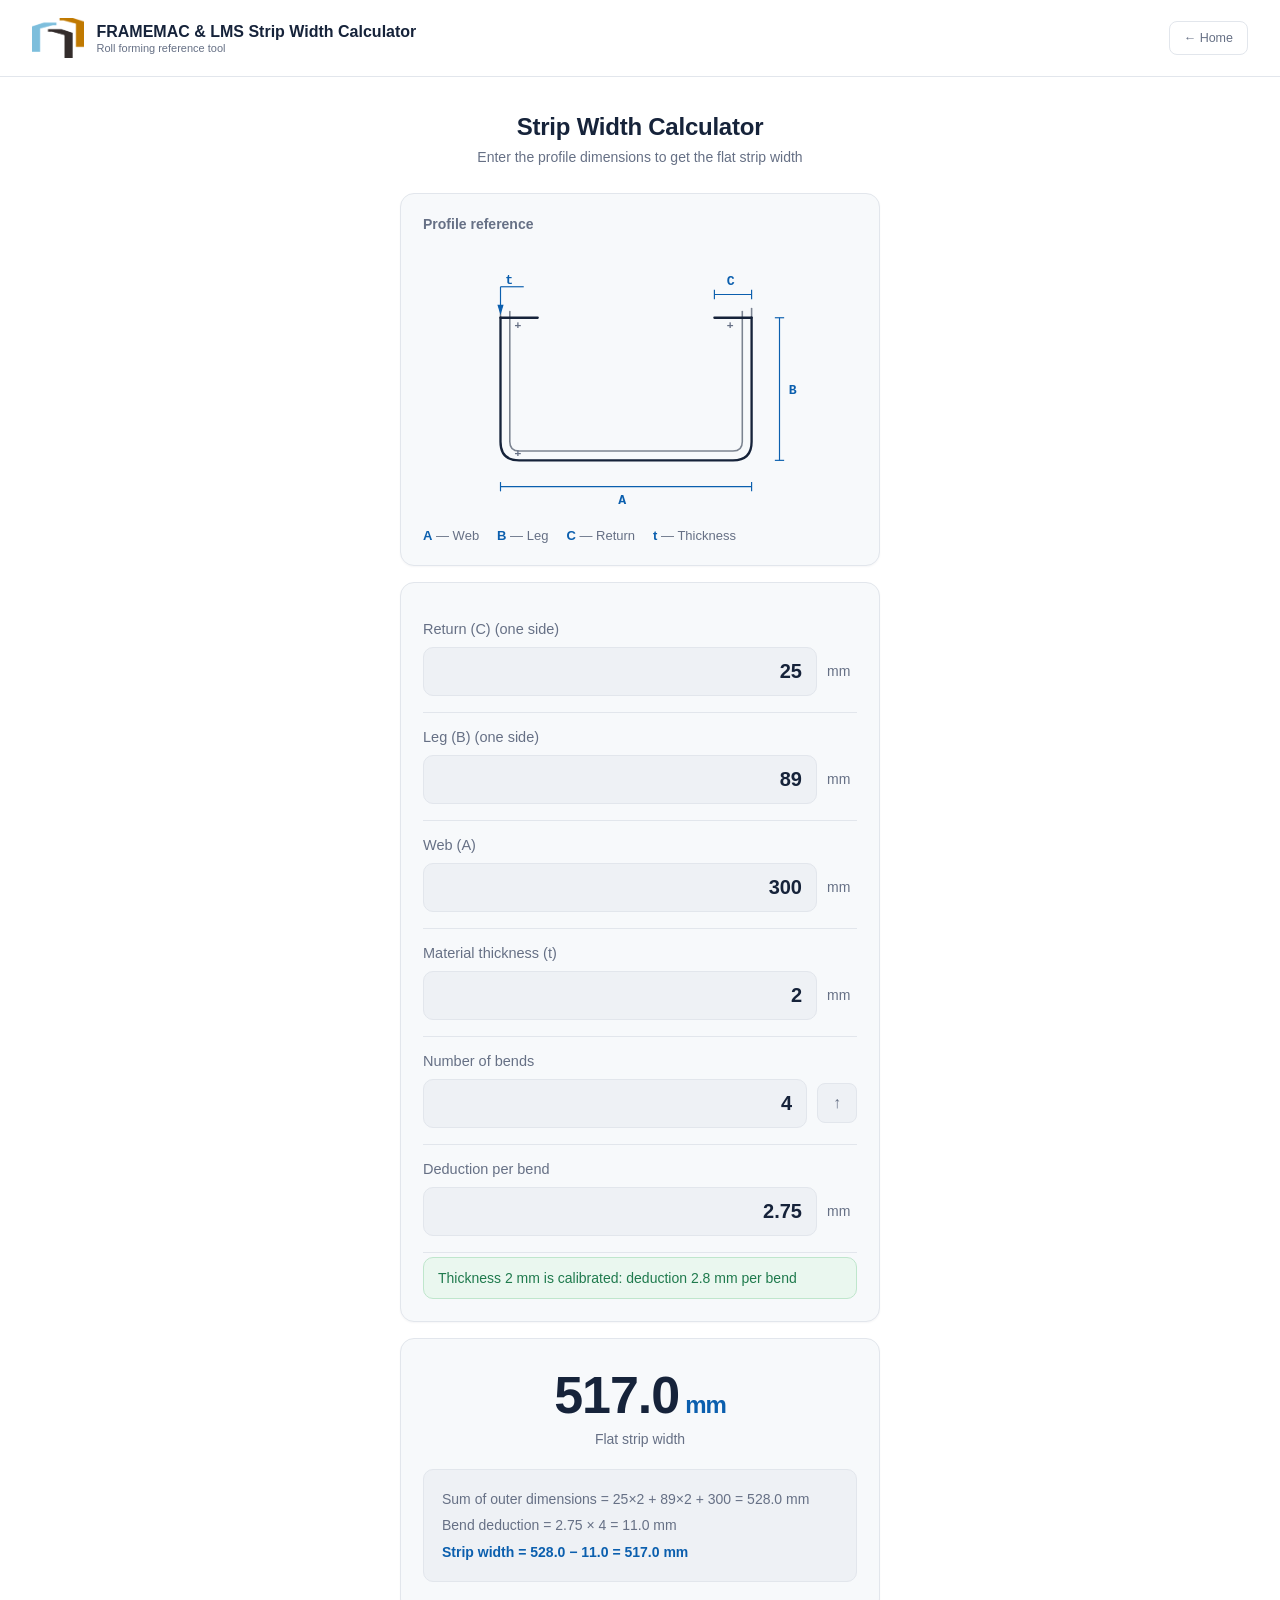
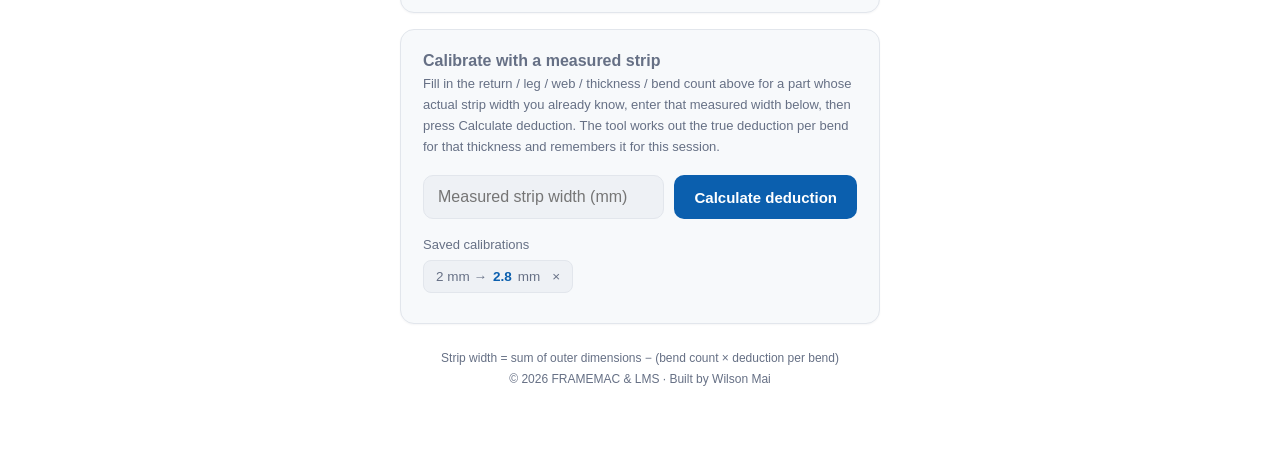
==== calculators/index.html @ 985800d2 "Add files via upload" ====
<!DOCTYPE html>
<html lang="en">
<head>
<meta charset="UTF-8">
<meta name="viewport" content="width=device-width, initial-scale=1.0">
<title>FRAMEMAC &amp; LMS Strip Width Calculator</title>
<link rel="stylesheet" href="style.css">
</head>
<body>

<div class="topbar">
  <div class="brand">
    <img class="brand-mark" src="/assets/logo-icon.png" alt="FrameMac">
    <div><div class="brand-text">FRAMEMAC &amp; LMS Strip Width Calculator</div><div class="brand-sub">Roll forming reference tool</div></div>
  </div>
  <a class="ghost-link-btn" href="/">&larr; Home</a>
</div>

<div class="lms-swc" data-lms-swc>
  <div class="lms-swc-app">

    <header class="lms-swc-header">
      <h2 class="lms-swc-title">Strip Width Calculator</h2>
      <p class="lms-swc-subtitle">Enter the profile dimensions to get the flat strip width</p>
    </header>

    <div class="lms-swc-card lms-swc-diagram-card">
      <h3 class="lms-swc-card-heading">Profile reference</h3>
      <svg viewBox="0 0 560 340" xmlns="http://www.w3.org/2000/svg">
        <g fill="none" stroke="#16233a" stroke-width="3" stroke-linejoin="round" stroke-linecap="round">
          <path d="
            M 100 90
            L 100 250
            Q 100 274 124 274
            L 400 274
            Q 424 274 424 250
            L 424 90
          "/>
          <path d="M 100 90 L 148 90"/>
          <path d="M 376 90 L 424 90"/>
          <path d="M 112 90 L 112 250 Q 112 262 124 262 L 400 262 Q 412 262 412 250 L 412 90" stroke-width="2" opacity="0.55"/>
          <path d="M 100 90 L 100 78" stroke-width="2" opacity="0.55"/>
          <path d="M 424 90 L 424 78" stroke-width="2" opacity="0.55"/>
          <path d="M 112 90 L 112 82" stroke-width="2" opacity="0.55"/>
          <path d="M 412 90 L 412 82" stroke-width="2" opacity="0.55"/>
        </g>

        <g stroke="#0b5fae" stroke-width="1.5" fill="none">
          <line x1="100" y1="50" x2="130" y2="50"/>
          <line x1="100" y1="50" x2="100" y2="80"/>
          <polygon points="97,74 103,74 100,84" fill="#0b5fae"/>
        </g>
        <text x="106" y="46" fill="#0b5fae" font-size="17" font-weight="600" font-family="monospace">t</text>

        <g stroke="#0b5fae" stroke-width="1.5" fill="none">
          <line x1="376" y1="60" x2="424" y2="60"/>
          <line x1="376" y1="54" x2="376" y2="66"/>
          <line x1="424" y1="54" x2="424" y2="66"/>
        </g>
        <text x="392" y="48" fill="#0b5fae" font-size="17" font-weight="600" font-family="monospace">C</text>

        <g fill="#667085" font-size="15" font-weight="700">
          <text x="118" y="104">+</text>
          <text x="118" y="270">+</text>
          <text x="392" y="104">+</text>
        </g>

        <g stroke="#0b5fae" stroke-width="1.5" fill="none">
          <line x1="460" y1="90" x2="460" y2="274"/>
          <line x1="454" y1="90" x2="466" y2="90"/>
          <line x1="454" y1="274" x2="466" y2="274"/>
        </g>
        <text x="472" y="188" fill="#0b5fae" font-size="17" font-weight="600" font-family="monospace">B</text>

        <g stroke="#0b5fae" stroke-width="1.5" fill="none">
          <line x1="100" y1="308" x2="424" y2="308"/>
          <line x1="100" y1="302" x2="100" y2="314"/>
          <line x1="424" y1="302" x2="424" y2="314"/>
        </g>
        <text x="252" y="330" fill="#0b5fae" font-size="17" font-weight="600" font-family="monospace">A</text>
      </svg>
      <div class="lms-swc-legend">
        <span><b>A</b> &mdash; Web</span>
        <span><b>B</b> &mdash; Leg</span>
        <span><b>C</b> &mdash; Return</span>
        <span><b>t</b> &mdash; Thickness</span>
      </div>
    </div>

    <div class="lms-swc-card">
      <div class="lms-swc-field">
        <label>Return (C) (one side)</label>
        <div class="lms-swc-field-row">
          <input type="number" data-id="topFlange" value="25" step="any">
          <span class="lms-swc-unit">mm</span>
        </div>
      </div>
      <div class="lms-swc-field">
        <label>Leg (B) (one side)</label>
        <div class="lms-swc-field-row">
          <input type="number" data-id="sideLeg" value="89" step="any">
          <span class="lms-swc-unit">mm</span>
        </div>
      </div>
      <div class="lms-swc-field">
        <label>Web (A)</label>
        <div class="lms-swc-field-row">
          <input type="number" data-id="bottomWeb" value="300" step="any">
          <span class="lms-swc-unit">mm</span>
        </div>
      </div>
      <div class="lms-swc-field">
        <label>Material thickness (t)</label>
        <div class="lms-swc-field-row">
          <input type="number" data-id="thickness" value="2" step="any">
          <span class="lms-swc-unit">mm</span>
        </div>
      </div>
      <div class="lms-swc-field">
        <label>Number of bends</label>
        <div class="lms-swc-field-row">
          <input type="number" data-id="bendCount" value="4" step="1" min="0">
          <div class="lms-swc-stepper" data-id="bendStepper">&uarr;</div>
        </div>
      </div>
      <div class="lms-swc-field">
        <label>Deduction per bend</label>
        <div class="lms-swc-field-row">
          <input type="number" data-id="bendDeduction" value="2.75" step="any">
          <span class="lms-swc-unit">mm</span>
        </div>
      </div>
      <div class="lms-swc-calib-note" data-id="calibNote" style="display:none;"></div>
    </div>

    <div class="lms-swc-card lms-swc-result-card">
      <div class="lms-swc-result-value"><span data-id="resultValue">0.0</span><span class="lms-swc-unit-lg">mm</span></div>
      <div class="lms-swc-result-label">Flat strip width</div>
      <div class="lms-swc-breakdown" data-id="breakdown"></div>
    </div>

    <div class="lms-swc-card lms-swc-calib-card">
      <h3 class="lms-swc-card-heading">Calibrate with a measured strip</h3>
      <p class="lms-swc-desc">Fill in the return / leg / web / thickness / bend count above for a part whose actual strip width you already know, enter that measured width below, then press Calculate deduction. The tool works out the true deduction per bend for that thickness and remembers it for this session.</p>
      <div class="lms-swc-calib-input-row">
        <input type="number" data-id="measuredWidth" placeholder="Measured strip width (mm)" step="any">
        <button type="button" class="lms-swc-btn" data-id="calibBtn">Calculate deduction</button>
      </div>
      <div class="lms-swc-saved-calib" data-id="savedCalibWrap" style="display:none;">
        <div class="lms-swc-saved-label">Saved calibrations</div>
        <div data-id="savedCalibList"></div>
      </div>
    </div>

    <footer class="lms-swc-footer">
      Strip width = sum of outer dimensions &minus; (bend count &times; deduction per bend)<br>
      &copy; 2026 FRAMEMAC &amp; LMS &middot; Built by Wilson Mai
    </footer>

  </div>
</div>

<script src="script.js"></script>
</body>
</html>
---- calculators/style.css ----
/* ============ page shell / topbar ============ */
* { box-sizing: border-box; }
html, body { margin: 0; padding: 0; }
body {
  font-family: -apple-system, BlinkMacSystemFont, "Segoe UI", Roboto, Helvetica, Arial, sans-serif;
  background: #ffffff;
  color: #16233a;
  min-height: 100vh;
}
.topbar {
  display: flex; align-items: center; justify-content: space-between; flex-wrap: wrap; gap: 12px;
  padding: 18px 32px; border-bottom: 1px solid #e2e6ec; background: #ffffff;
  position: sticky; top: 0; z-index: 20;
}
.brand { display: flex; align-items: center; gap: 12px; }
.brand-mark { height: 40px; width: auto; flex-shrink: 0; display: block; }
.brand-text { font-weight: 700; font-size: 16px; color: #16233a; }
.brand-sub { font-size: 11px; color: #667085; margin-top: 1px; }
.ghost-link-btn {
  background: none; border: 1px solid #e2e6ec; color: #667085; border-radius: 8px;
  padding: 9px 14px; font-size: 12.5px; text-decoration: none; display: inline-block;
}
.ghost-link-btn:hover { border-color: #0b5fae; color: #0b5fae; }

/* LMS Strip Width Calculator — styles are scoped under .lms-swc so they
   never leak into the rest of the page. */

.lms-swc {
  --lms-swc-bg: #ffffff;
  --lms-swc-card: #f7f9fb;
  --lms-swc-card-border: #e2e6ec;
  --lms-swc-field: #eef1f5;
  --lms-swc-text: #16233a;
  --lms-swc-text-dim: #667085;
  --lms-swc-accent: #0b5fae;
  --lms-swc-accent-dim: #084a89;
  --lms-swc-good-bg: #eaf7ef;
  --lms-swc-good-border: #bfe6cc;
  --lms-swc-good-text: #1f7a4d;
  --lms-swc-radius: 14px;

  box-sizing: border-box;
  background: var(--lms-swc-bg);
  color: var(--lms-swc-text);
  font-family: -apple-system, BlinkMacSystemFont, "Segoe UI", Roboto, Helvetica, Arial, sans-serif;
  padding: 36px 20px 60px;
}
.lms-swc *,
.lms-swc *::before,
.lms-swc *::after {
  box-sizing: border-box;
}
.lms-swc-app {
  width: 100%;
  max-width: 480px;
  margin: 0 auto;
}

.lms-swc-header {
  text-align: center;
  margin-bottom: 28px;
}
.lms-swc-title {
  font-size: 24px;
  font-weight: 700;
  margin: 0 0 8px;
  letter-spacing: -0.01em;
  color: var(--lms-swc-text);
}
.lms-swc-subtitle {
  color: var(--lms-swc-text-dim);
  font-size: 14px;
  margin: 0;
}

.lms-swc-card {
  background: var(--lms-swc-card);
  border: 1px solid var(--lms-swc-card-border);
  border-radius: var(--lms-swc-radius);
  padding: 22px;
  margin-bottom: 16px;
  box-shadow: 0 1px 2px rgba(16, 24, 40, 0.04);
}

.lms-swc-field {
  padding: 16px 0;
  border-bottom: 1px solid var(--lms-swc-card-border);
}
.lms-swc-field:last-of-type {
  border-bottom: none;
}
.lms-swc-field label {
  display: block;
  font-size: 14.5px;
  color: var(--lms-swc-text-dim);
  margin-bottom: 10px;
}
.lms-swc-field-row {
  display: flex;
  align-items: center;
  gap: 10px;
}
.lms-swc-field input[type="number"] {
  flex: 1;
  background: var(--lms-swc-field);
  border: 1px solid var(--lms-swc-card-border);
  border-radius: 10px;
  color: var(--lms-swc-text);
  font-size: 20px;
  font-weight: 600;
  padding: 12px 14px;
  text-align: right;
  width: 100%;
  -moz-appearance: textfield;
}
.lms-swc-field input[type="number"]::-webkit-outer-spin-button,
.lms-swc-field input[type="number"]::-webkit-inner-spin-button {
  -webkit-appearance: none;
  margin: 0;
}
.lms-swc-field input:focus {
  outline: none;
  border-color: var(--lms-swc-accent);
}
.lms-swc-unit {
  color: var(--lms-swc-text-dim);
  font-size: 14px;
  min-width: 30px;
}
.lms-swc-stepper {
  display: flex;
  align-items: center;
  justify-content: center;
  width: 40px;
  height: 40px;
  border-radius: 8px;
  background: var(--lms-swc-field);
  border: 1px solid var(--lms-swc-card-border);
  color: var(--lms-swc-text-dim);
  cursor: pointer;
  user-select: none;
  font-size: 16px;
}
.lms-swc-stepper:hover {
  color: var(--lms-swc-accent);
  border-color: var(--lms-swc-accent);
}
.lms-swc-calib-note {
  margin-top: 4px;
  background: var(--lms-swc-good-bg);
  border: 1px solid var(--lms-swc-good-border);
  color: var(--lms-swc-good-text);
  border-radius: 10px;
  padding: 12px 14px;
  font-size: 14px;
}

.lms-swc-result-card {
  text-align: center;
  padding: 30px 22px;
}
.lms-swc-result-value {
  font-size: 52px;
  font-weight: 800;
  letter-spacing: -0.02em;
  line-height: 1;
  color: var(--lms-swc-text);
}
.lms-swc-unit-lg {
  font-size: 24px;
  font-weight: 700;
  color: var(--lms-swc-accent);
  margin-left: 6px;
}
.lms-swc-result-label {
  color: var(--lms-swc-text-dim);
  font-size: 14px;
  margin-top: 10px;
}
.lms-swc-breakdown {
  margin-top: 22px;
  background: var(--lms-swc-field);
  border: 1px solid var(--lms-swc-card-border);
  border-radius: 10px;
  padding: 16px 18px;
  text-align: left;
  font-size: 14px;
  line-height: 1.9;
  color: var(--lms-swc-text-dim);
}
.lms-swc-breakdown .lms-swc-final {
  color: var(--lms-swc-accent);
  font-weight: 600;
}

.lms-swc-card-heading {
  font-size: 14px;
  font-weight: 600;
  color: var(--lms-swc-text-dim);
  margin: 0 0 16px;
}
.lms-swc-calib-card .lms-swc-card-heading {
  font-size: 16px;
  margin: 0 0 4px;
}
.lms-swc-desc {
  color: var(--lms-swc-text-dim);
  font-size: 13px;
  margin: 0 0 18px;
  line-height: 1.6;
}
.lms-swc-calib-input-row {
  display: flex;
  gap: 10px;
}
.lms-swc-calib-input-row input {
  flex: 1;
  background: var(--lms-swc-field);
  border: 1px solid var(--lms-swc-card-border);
  border-radius: 10px;
  color: var(--lms-swc-text);
  font-size: 16px;
  padding: 12px 14px;
  min-width: 0;
}
.lms-swc-calib-input-row input:focus {
  outline: none;
  border-color: var(--lms-swc-accent);
}
.lms-swc-btn {
  background: var(--lms-swc-accent);
  color: #fff;
  border: none;
  border-radius: 10px;
  padding: 0 20px;
  font-size: 15px;
  font-weight: 600;
  cursor: pointer;
  white-space: nowrap;
}
.lms-swc-btn:hover {
  background: var(--lms-swc-accent-dim);
}
.lms-swc-saved-calib {
  margin-top: 18px;
}
.lms-swc-saved-label {
  color: var(--lms-swc-text-dim);
  font-size: 13px;
  margin-bottom: 8px;
}

.lms-swc-diagram-card svg {
  width: 100%;
  height: auto;
  display: block;
}
.lms-swc-legend {
  display: flex;
  flex-wrap: wrap;
  gap: 8px 18px;
  margin-top: 16px;
  font-size: 13px;
  color: var(--lms-swc-text-dim);
}
.lms-swc-legend span b {
  color: var(--lms-swc-accent);
  font-weight: 600;
}

.lms-swc-chip {
  display: inline-flex;
  align-items: center;
  gap: 6px;
  background: var(--lms-swc-field);
  border: 1px solid var(--lms-swc-card-border);
  border-radius: 8px;
  padding: 8px 12px;
  font-size: 13.5px;
  color: var(--lms-swc-text-dim);
  margin-right: 8px;
  margin-bottom: 8px;
}
.lms-swc-chip b {
  color: var(--lms-swc-accent);
  font-weight: 600;
}
.lms-swc-chip .lms-swc-x {
  margin-left: 6px;
  cursor: pointer;
  color: var(--lms-swc-text-dim);
}
.lms-swc-chip .lms-swc-x:hover {
  color: #d92d20;
}

.lms-swc-footer {
  text-align: center;
  color: var(--lms-swc-text-dim);
  font-size: 12px;
  margin-top: 24px;
  line-height: 1.7;
}

@media (max-width: 400px) {
  .lms-swc-result-value {
    font-size: 42px;
  }
}
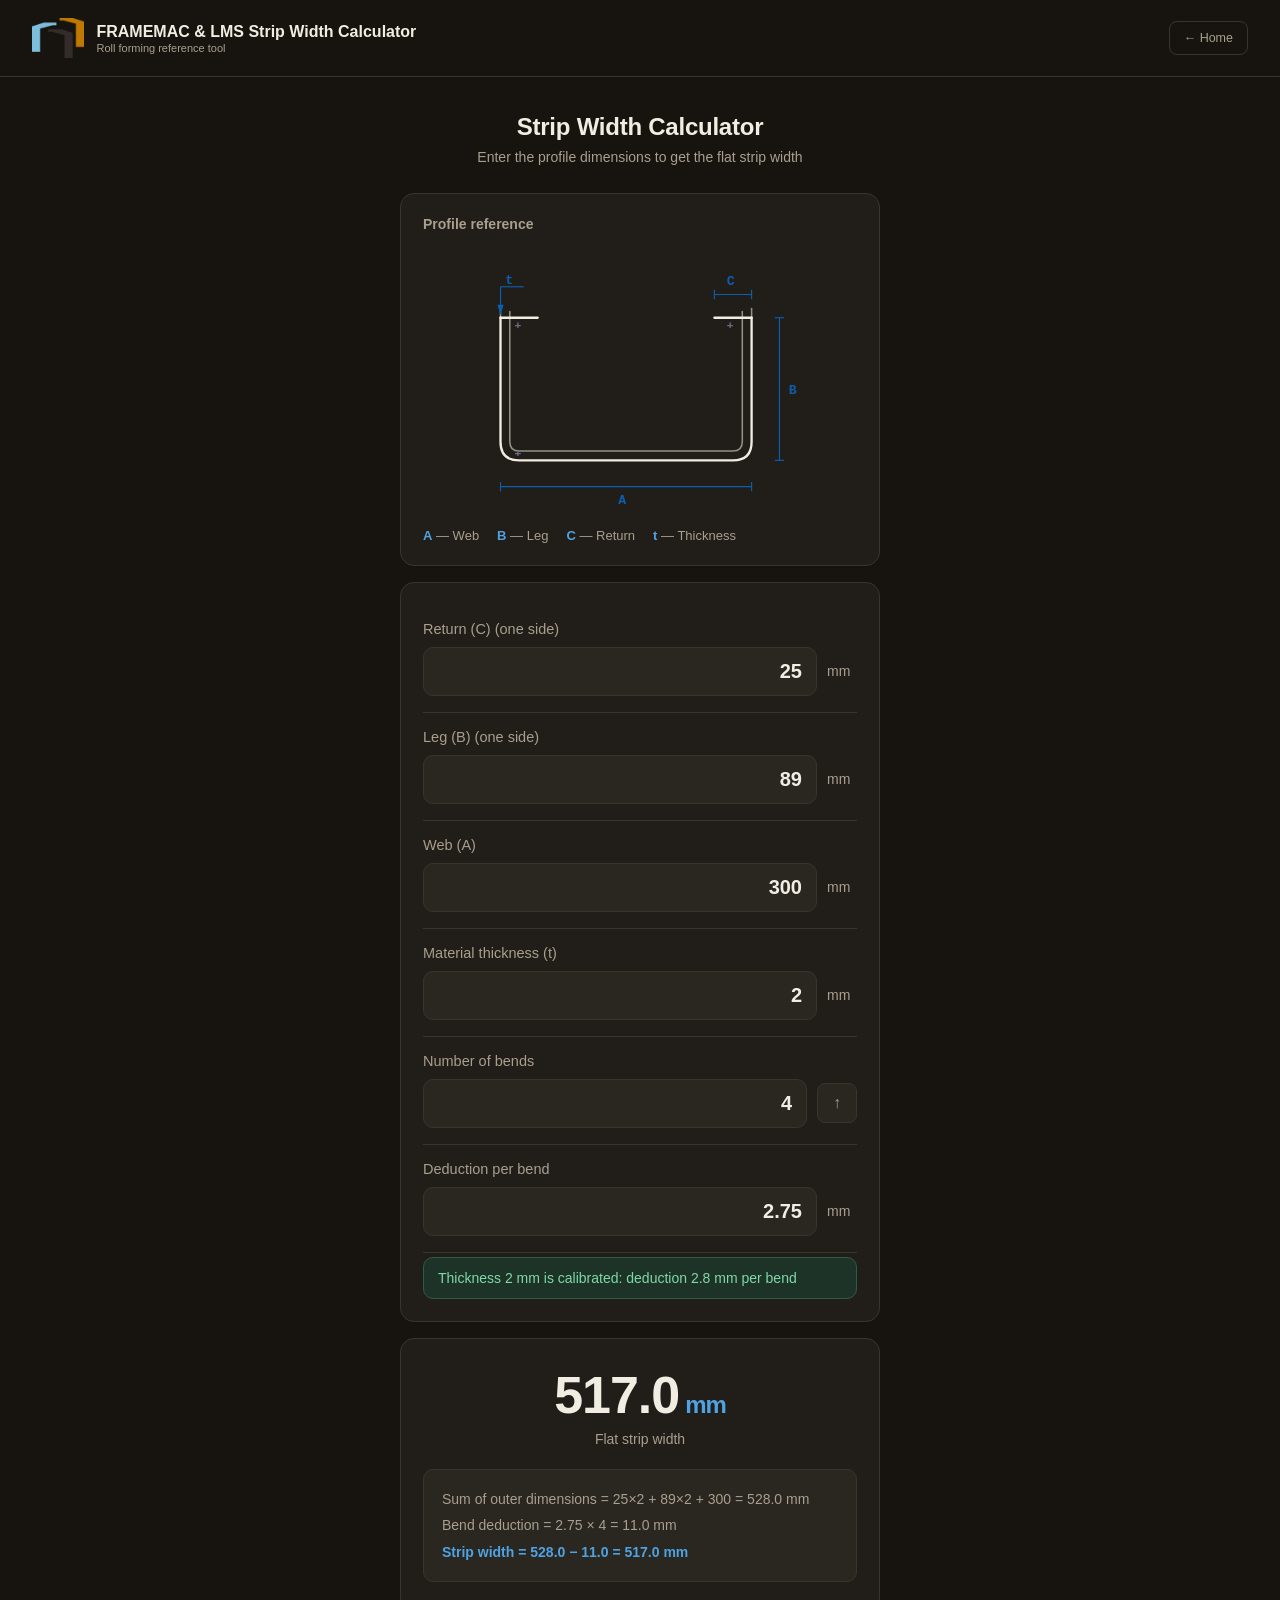
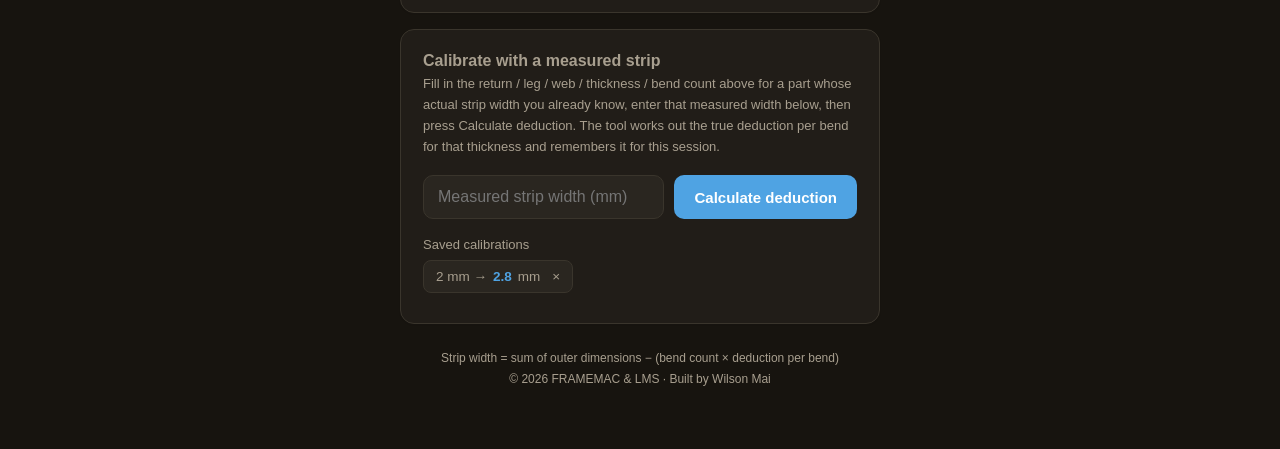
==== commit f378c0b4: "Add files via upload" ====
--- a/calculators/index.html
+++ b/calculators/index.html
@@ -27,7 +27,7 @@
     <div class="lms-swc-card lms-swc-diagram-card">
       <h3 class="lms-swc-card-heading">Profile reference</h3>
       <svg viewBox="0 0 560 340" xmlns="http://www.w3.org/2000/svg">
-        <g fill="none" stroke="#16233a" stroke-width="3" stroke-linejoin="round" stroke-linecap="round">
+        <g fill="none" stroke="#f2ede2" stroke-width="3" stroke-linejoin="round" stroke-linecap="round">
           <path d="
             M 100 90
             L 100 250
--- a/calculators/style.css
+++ b/calculators/style.css
@@ -3,40 +3,40 @@
 html, body { margin: 0; padding: 0; }
 body {
   font-family: -apple-system, BlinkMacSystemFont, "Segoe UI", Roboto, Helvetica, Arial, sans-serif;
-  background: #ffffff;
-  color: #16233a;
+  background: #17140f;
+  color: #f2ede2;
   min-height: 100vh;
 }
 .topbar {
   display: flex; align-items: center; justify-content: space-between; flex-wrap: wrap; gap: 12px;
-  padding: 18px 32px; border-bottom: 1px solid #e2e6ec; background: #ffffff;
+  padding: 18px 32px; border-bottom: 1px solid #3a352c; background: #17140f;
   position: sticky; top: 0; z-index: 20;
 }
 .brand { display: flex; align-items: center; gap: 12px; }
 .brand-mark { height: 40px; width: auto; flex-shrink: 0; display: block; }
-.brand-text { font-weight: 700; font-size: 16px; color: #16233a; }
-.brand-sub { font-size: 11px; color: #667085; margin-top: 1px; }
+.brand-text { font-weight: 700; font-size: 16px; color: #f2ede2; }
+.brand-sub { font-size: 11px; color: #a89f8f; margin-top: 1px; }
 .ghost-link-btn {
-  background: none; border: 1px solid #e2e6ec; color: #667085; border-radius: 8px;
+  background: none; border: 1px solid #3a352c; color: #a89f8f; border-radius: 8px;
   padding: 9px 14px; font-size: 12.5px; text-decoration: none; display: inline-block;
 }
-.ghost-link-btn:hover { border-color: #0b5fae; color: #0b5fae; }
+.ghost-link-btn:hover { border-color: #4fa3e3; color: #4fa3e3; }
 
 /* LMS Strip Width Calculator — styles are scoped under .lms-swc so they
    never leak into the rest of the page. */
 
 .lms-swc {
-  --lms-swc-bg: #ffffff;
-  --lms-swc-card: #f7f9fb;
-  --lms-swc-card-border: #e2e6ec;
-  --lms-swc-field: #eef1f5;
-  --lms-swc-text: #16233a;
-  --lms-swc-text-dim: #667085;
-  --lms-swc-accent: #0b5fae;
-  --lms-swc-accent-dim: #084a89;
-  --lms-swc-good-bg: #eaf7ef;
-  --lms-swc-good-border: #bfe6cc;
-  --lms-swc-good-text: #1f7a4d;
+  --lms-swc-bg: #17140f;
+  --lms-swc-card: #211d18;
+  --lms-swc-card-border: #3a352c;
+  --lms-swc-field: #2a2620;
+  --lms-swc-text: #f2ede2;
+  --lms-swc-text-dim: #a89f8f;
+  --lms-swc-accent: #4fa3e3;
+  --lms-swc-accent-dim: #6fb6ea;
+  --lms-swc-good-bg: #1e3327;
+  --lms-swc-good-border: #2f5c48;
+  --lms-swc-good-text: #7fd8a8;
   --lms-swc-radius: 14px;
 
   box-sizing: border-box;
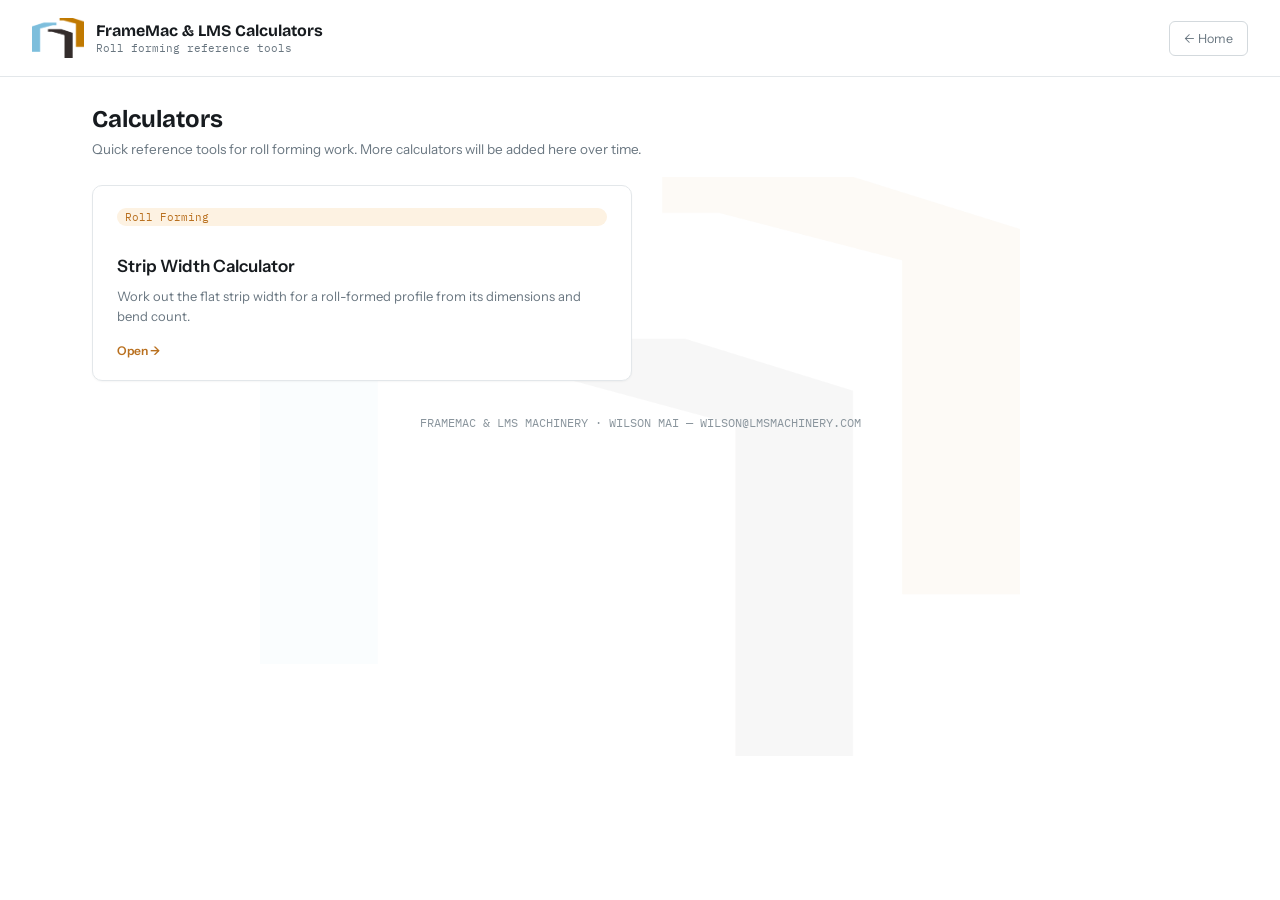
==== commit 2cc5c41c: "Add files via upload" ====
--- a/calculators/index.html
+++ b/calculators/index.html
@@ -3,163 +3,39 @@
 <head>
 <meta charset="UTF-8">
 <meta name="viewport" content="width=device-width, initial-scale=1.0">
-<title>FRAMEMAC &amp; LMS Strip Width Calculator</title>
-<link rel="stylesheet" href="style.css">
+<title>FRAMEMAC & LMS Calculators</title>
+<link rel="preconnect" href="https://fonts.googleapis.com">
+<link rel="preconnect" href="https://fonts.gstatic.com" crossorigin>
+<link href="https://fonts.googleapis.com/css2?family=Bricolage+Grotesque:opsz,wght@12..96,400..800&family=Instrument+Sans:wght@400;500;600&family=IBM+Plex+Mono:wght@400;500&display=swap" rel="stylesheet">
+<link rel="stylesheet" href="/assets/site.css">
 </head>
 <body>
+<div class="page-content">
 
-<div class="topbar">
-  <div class="brand">
-    <img class="brand-mark" src="/assets/logo-icon.png" alt="FrameMac">
-    <div><div class="brand-text">FRAMEMAC &amp; LMS Strip Width Calculator</div><div class="brand-sub">Roll forming reference tool</div></div>
+  <div class="topbar">
+    <div class="brand">
+      <img class="brand-mark" src="/assets/logo-icon.png" alt="FrameMac">
+      <div><div class="brand-text">FrameMac &amp; LMS Calculators</div><div class="brand-sub">Roll forming reference tools</div></div>
+    </div>
+    <a class="ghost-link-btn" href="/">&larr; Home</a>
   </div>
-  <a class="ghost-link-btn" href="/">&larr; Home</a>
-</div>
 
-<div class="lms-swc" data-lms-swc>
-  <div class="lms-swc-app">
+  <div class="main">
+    <h1 class="page-title">Calculators</h1>
+    <p class="page-desc">Quick reference tools for roll forming work. More calculators will be added here over time.</p>
 
-    <header class="lms-swc-header">
-      <h2 class="lms-swc-title">Strip Width Calculator</h2>
-      <p class="lms-swc-subtitle">Enter the profile dimensions to get the flat strip width</p>
-    </header>
-
-    <div class="lms-swc-card lms-swc-diagram-card">
-      <h3 class="lms-swc-card-heading">Profile reference</h3>
-      <svg viewBox="0 0 560 340" xmlns="http://www.w3.org/2000/svg">
-        <g fill="none" stroke="#f2ede2" stroke-width="3" stroke-linejoin="round" stroke-linecap="round">
-          <path d="
-            M 100 90
-            L 100 250
-            Q 100 274 124 274
-            L 400 274
-            Q 424 274 424 250
-            L 424 90
-          "/>
-          <path d="M 100 90 L 148 90"/>
-          <path d="M 376 90 L 424 90"/>
-          <path d="M 112 90 L 112 250 Q 112 262 124 262 L 400 262 Q 412 262 412 250 L 412 90" stroke-width="2" opacity="0.55"/>
-          <path d="M 100 90 L 100 78" stroke-width="2" opacity="0.55"/>
-          <path d="M 424 90 L 424 78" stroke-width="2" opacity="0.55"/>
-          <path d="M 112 90 L 112 82" stroke-width="2" opacity="0.55"/>
-          <path d="M 412 90 L 412 82" stroke-width="2" opacity="0.55"/>
-        </g>
-
-        <g stroke="#0b5fae" stroke-width="1.5" fill="none">
-          <line x1="100" y1="50" x2="130" y2="50"/>
-          <line x1="100" y1="50" x2="100" y2="80"/>
-          <polygon points="97,74 103,74 100,84" fill="#0b5fae"/>
-        </g>
-        <text x="106" y="46" fill="#0b5fae" font-size="17" font-weight="600" font-family="monospace">t</text>
-
-        <g stroke="#0b5fae" stroke-width="1.5" fill="none">
-          <line x1="376" y1="60" x2="424" y2="60"/>
-          <line x1="376" y1="54" x2="376" y2="66"/>
-          <line x1="424" y1="54" x2="424" y2="66"/>
-        </g>
-        <text x="392" y="48" fill="#0b5fae" font-size="17" font-weight="600" font-family="monospace">C</text>
-
-        <g fill="#667085" font-size="15" font-weight="700">
-          <text x="118" y="104">+</text>
-          <text x="118" y="270">+</text>
-          <text x="392" y="104">+</text>
-        </g>
-
-        <g stroke="#0b5fae" stroke-width="1.5" fill="none">
-          <line x1="460" y1="90" x2="460" y2="274"/>
-          <line x1="454" y1="90" x2="466" y2="90"/>
-          <line x1="454" y1="274" x2="466" y2="274"/>
-        </g>
-        <text x="472" y="188" fill="#0b5fae" font-size="17" font-weight="600" font-family="monospace">B</text>
-
-        <g stroke="#0b5fae" stroke-width="1.5" fill="none">
-          <line x1="100" y1="308" x2="424" y2="308"/>
-          <line x1="100" y1="302" x2="100" y2="314"/>
-          <line x1="424" y1="302" x2="424" y2="314"/>
-        </g>
-        <text x="252" y="330" fill="#0b5fae" font-size="17" font-weight="600" font-family="monospace">A</text>
-      </svg>
-      <div class="lms-swc-legend">
-        <span><b>A</b> &mdash; Web</span>
-        <span><b>B</b> &mdash; Leg</span>
-        <span><b>C</b> &mdash; Return</span>
-        <span><b>t</b> &mdash; Thickness</span>
-      </div>
+    <div class="grid" style="grid-template-columns: repeat(2, 1fr);">
+      <a class="card" href="/calculators/strip-width-calculator/" style="text-decoration:none; padding:22px 24px;">
+        <div class="tag" style="margin-bottom:12px; display:inline-block;">Roll Forming</div>
+        <h3 class="card-name" style="font-size:17px; margin-bottom:8px;">Strip Width Calculator</h3>
+        <p style="font-size:13px; color:var(--ink-500); line-height:1.6; margin:0 0 16px;">Work out the flat strip width for a roll-formed profile from its dimensions and bend count.</p>
+        <div style="font-size:12px; color:var(--amber-600); font-weight:600;">Open &rarr;</div>
+      </a>
     </div>
 
-    <div class="lms-swc-card">
-      <div class="lms-swc-field">
-        <label>Return (C) (one side)</label>
-        <div class="lms-swc-field-row">
-          <input type="number" data-id="topFlange" value="25" step="any">
-          <span class="lms-swc-unit">mm</span>
-        </div>
-      </div>
-      <div class="lms-swc-field">
-        <label>Leg (B) (one side)</label>
-        <div class="lms-swc-field-row">
-          <input type="number" data-id="sideLeg" value="89" step="any">
-          <span class="lms-swc-unit">mm</span>
-        </div>
-      </div>
-      <div class="lms-swc-field">
-        <label>Web (A)</label>
-        <div class="lms-swc-field-row">
-          <input type="number" data-id="bottomWeb" value="300" step="any">
-          <span class="lms-swc-unit">mm</span>
-        </div>
-      </div>
-      <div class="lms-swc-field">
-        <label>Material thickness (t)</label>
-        <div class="lms-swc-field-row">
-          <input type="number" data-id="thickness" value="2" step="any">
-          <span class="lms-swc-unit">mm</span>
-        </div>
-      </div>
-      <div class="lms-swc-field">
-        <label>Number of bends</label>
-        <div class="lms-swc-field-row">
-          <input type="number" data-id="bendCount" value="4" step="1" min="0">
-          <div class="lms-swc-stepper" data-id="bendStepper">&uarr;</div>
-        </div>
-      </div>
-      <div class="lms-swc-field">
-        <label>Deduction per bend</label>
-        <div class="lms-swc-field-row">
-          <input type="number" data-id="bendDeduction" value="2.75" step="any">
-          <span class="lms-swc-unit">mm</span>
-        </div>
-      </div>
-      <div class="lms-swc-calib-note" data-id="calibNote" style="display:none;"></div>
-    </div>
+    <p class="footnote">FRAMEMAC &amp; LMS MACHINERY &middot; WILSON MAI &mdash; WILSON@LMSMACHINERY.COM</p>
+  </div>
 
-    <div class="lms-swc-card lms-swc-result-card">
-      <div class="lms-swc-result-value"><span data-id="resultValue">0.0</span><span class="lms-swc-unit-lg">mm</span></div>
-      <div class="lms-swc-result-label">Flat strip width</div>
-      <div class="lms-swc-breakdown" data-id="breakdown"></div>
-    </div>
-
-    <div class="lms-swc-card lms-swc-calib-card">
-      <h3 class="lms-swc-card-heading">Calibrate with a measured strip</h3>
-      <p class="lms-swc-desc">Fill in the return / leg / web / thickness / bend count above for a part whose actual strip width you already know, enter that measured width below, then press Calculate deduction. The tool works out the true deduction per bend for that thickness and remembers it for this session.</p>
-      <div class="lms-swc-calib-input-row">
-        <input type="number" data-id="measuredWidth" placeholder="Measured strip width (mm)" step="any">
-        <button type="button" class="lms-swc-btn" data-id="calibBtn">Calculate deduction</button>
-      </div>
-      <div class="lms-swc-saved-calib" data-id="savedCalibWrap" style="display:none;">
-        <div class="lms-swc-saved-label">Saved calibrations</div>
-        <div data-id="savedCalibList"></div>
-      </div>
-    </div>
-
-    <footer class="lms-swc-footer">
-      Strip width = sum of outer dimensions &minus; (bend count &times; deduction per bend)<br>
-      &copy; 2026 FRAMEMAC &amp; LMS &middot; Built by Wilson Mai
-    </footer>
-
-  </div>
 </div>
-
-<script src="script.js"></script>
 </body>
 </html>
--- a/assets/site.css
+++ b/assets/site.css
@@ -0,0 +1,295 @@
+/* ============================================================
+   FRAMEMAC & LMS Toolbench — shared site stylesheet
+   Used by every system (hub, spare-parts, order-tracking,
+   quotation, calculators) so the whole site stays visually
+   consistent from one file.
+   ============================================================ */
+:root {
+  --paper:#ffffff; --paper-soft:#f6f7f8; --paper-tint:#eef0f2;
+  --border:#e3e7ea; --border-strong:#d3d9dd;
+  --ink-900:#171b1f; --ink-800:#2b3237; --ink-700:#3a434a; --ink-500:#697680; --ink-400:#8a959d;
+  --amber-600:#b9701f; --amber-500:#d9862a; --amber-400:#e8a04a; --amber-50:#fdf2e2;
+  --ok-500:#3d7a52; --ok-50:#e9f6ee; --ok-600:#2f7a4d;
+  --danger-500:#c23b23; --danger-50:#fbeae7;
+  --font-display:'Bricolage Grotesque', sans-serif;
+  --font-body:'Instrument Sans', sans-serif;
+  --font-mono:'IBM Plex Mono', monospace;
+}
+* { box-sizing: border-box; }
+html, body { margin: 0; padding: 0; }
+body {
+  font-family: var(--font-body);
+  background: var(--paper);
+  color: var(--ink-700);
+  min-height: 100vh;
+  position: relative;
+}
+body::before {
+  content: ''; position: fixed; inset: 0; z-index: 0; pointer-events: none;
+  background-image: url('/assets/logo-watermark.png');
+  background-repeat: no-repeat; background-position: center 55%; background-size: 760px auto;
+  opacity: .035;
+}
+button { font-family: var(--font-body); }
+a { color: inherit; }
+.boot-msg { padding: 60px; text-align: center; color: var(--ink-400); font-size: 14px; }
+.app { min-height: 100vh; display: flex; flex-direction: column; position: relative; z-index: 1; }
+.page-content { position: relative; z-index: 1; }
+
+/* ---------------- topbar / brand ---------------- */
+.topbar {
+  display: flex; align-items: center; justify-content: space-between; flex-wrap: wrap; gap: 12px;
+  padding: 18px 32px; border-bottom: 1px solid var(--border); background: var(--paper);
+  position: sticky; top: 0; z-index: 20;
+}
+.brand { display: flex; align-items: center; gap: 12px; }
+.brand-mark { height: 40px; width: auto; flex-shrink: 0; display: block; }
+.brand-text { font-family: var(--font-display); font-weight: 700; font-size: 16px; color: var(--ink-900); }
+.brand-sub { font-family: var(--font-mono); font-size: 11px; color: var(--ink-500); margin-top: 1px; }
+.topbar-actions, .topbar-right { display: flex; align-items: center; gap: 10px; }
+.ghost-link-btn, .ghost-btn {
+  background: none; border: 1px solid var(--border-strong); color: var(--ink-500); border-radius: 6px;
+  padding: 9px 14px; font-size: 12.5px; cursor: pointer; text-decoration: none; display: inline-block; font-family: var(--font-body);
+}
+.ghost-link-btn:hover, .ghost-btn:hover { border-color: var(--amber-500); color: var(--ink-900); }
+.user-chip { display: inline-flex; align-items: center; gap: 7px; font-family: var(--font-mono); font-size: 12px; color: var(--ink-700); }
+.user-chip .dot { width: 6px; height: 6px; border-radius: 50%; background: var(--ok-500); flex-shrink: 0; }
+.logout-btn {
+  background: none; border: 1px solid var(--border-strong); color: var(--ink-500); border-radius: 6px;
+  padding: 9px 14px; font-size: 12.5px; cursor: pointer; font-family: var(--font-body);
+}
+.logout-btn:hover { border-color: var(--danger-500); color: var(--danger-500); }
+
+.main { flex: 1; max-width: 1160px; width: 100%; margin: 0 auto; padding: 28px 32px 90px; position: relative; z-index: 1; }
+.page-title { font-family: var(--font-display); font-weight: 700; font-size: 24px; color: var(--ink-900); margin: 0 0 6px; }
+.page-desc { font-size: 13.5px; color: var(--ink-500); margin: 0 0 24px; line-height: 1.6; }
+.page-desc b { color: var(--ink-700); font-weight: 600; }
+
+.filters { display: flex; gap: 12px; flex-wrap: wrap; margin-bottom: 22px; }
+.filters select, .filters input {
+  background: var(--paper); border: 1px solid var(--border-strong); border-radius: 6px; color: var(--ink-900);
+  font-family: var(--font-body); font-size: 13px; padding: 9px 12px; outline: none;
+}
+.filters input { min-width: 220px; flex: 1; }
+.filters select:focus, .filters input:focus { border-color: var(--amber-500); }
+
+.field { margin-bottom: 14px; }
+.field.full { grid-column: 1/-1; }
+.field label { display: block; font-size: 12px; color: var(--ink-500); margin-bottom: 7px; font-family: var(--font-mono); }
+.field input, .field select, .field textarea {
+  width: 100%; background: var(--paper); border: 1px solid var(--border-strong); border-radius: 6px; color: var(--ink-900);
+  font-family: var(--font-body); font-size: 13.5px; padding: 10px 12px; outline: none; resize: vertical;
+}
+.field input:focus, .field select:focus, .field textarea:focus { border-color: var(--amber-500); }
+.field-note { font-size: 11px; color: var(--ink-400); margin-top: 6px; line-height: 1.5; }
+
+.empty-state { color: var(--ink-400); text-align: center; padding: 60px 20px; font-size: 14px; grid-column: 1/-1; }
+.footnote { font-size: 11.5px; color: var(--ink-400); text-align: center; padding: 20px; line-height: 1.7; font-family: var(--font-mono); }
+
+/* ---------------- product grid (spare parts) ---------------- */
+.grid { display: grid; grid-template-columns: repeat(4, 1fr); gap: 16px; }
+.card { background: var(--paper); border: 1px solid var(--border); border-radius: 10px; overflow: hidden; display: flex; flex-direction: column; position: relative; box-shadow: 0 1px 2px rgba(23,27,31,0.04); }
+.card-img { background: var(--paper-soft); aspect-ratio: 4/3; display: flex; align-items: center; justify-content: center; overflow: hidden; cursor: zoom-in; color: var(--ink-400); font-size: 11px; }
+.card-img img { width: 100%; height: 100%; object-fit: contain; padding: 10px; display: block; }
+.card-body { padding: 14px 14px 16px; display: flex; flex-direction: column; gap: 6px; flex: 1; }
+.card-tags { display: flex; gap: 6px; flex-wrap: wrap; }
+.tag { font-family: var(--font-mono); font-size: 10.5px; color: var(--amber-600); background: var(--amber-50); padding: 2px 8px; border-radius: 20px; }
+.card-name { font-weight: 600; color: var(--ink-900); font-size: 14px; line-height: 1.35; }
+.card-sku { font-family: var(--font-mono); font-size: 11.5px; color: var(--ink-400); }
+.card-price { font-family: var(--font-mono); font-size: 15px; color: var(--ink-900); margin-top: 2px; }
+.card-foot { display: flex; align-items: center; gap: 8px; margin-top: auto; padding-top: 10px; }
+.qty-input { width: 52px; background: var(--paper); border: 1px solid var(--border-strong); border-radius: 6px; color: var(--ink-900); font-family: var(--font-mono); font-size: 13px; padding: 8px 6px; text-align: center; outline: none; }
+.add-btn { flex: 1; background: var(--paper-soft); border: 1px solid var(--border-strong); color: var(--ink-700); border-radius: 6px; padding: 8px 10px; font-size: 12.5px; font-weight: 600; cursor: pointer; }
+.add-btn:hover { background: var(--paper-tint); border-color: var(--amber-500); }
+.add-btn.added { background: var(--ok-500); border-color: var(--ok-500); color: #fff; }
+
+.catalog-layout { display: flex; align-items: flex-start; gap: 28px; max-width: 1160px; width: 100%; margin: 0 auto; padding: 28px 32px 60px; position: relative; z-index: 1; }
+.catalog-layout .main { flex: 1; min-width: 0; padding: 0; max-width: none; }
+.selection-panel { width: 320px; flex-shrink: 0; background: var(--paper); border: 1px solid var(--border); border-radius: 10px; padding: 20px 20px 22px; position: sticky; top: 88px; box-shadow: 0 1px 2px rgba(23,27,31,0.04); }
+.selection-title { font-family: var(--font-display); font-weight: 700; font-size: 16px; color: var(--ink-900); margin: 0 0 12px; }
+.cart-line { display: flex; gap: 10px; padding: 12px 0; border-bottom: 1px solid var(--border); align-items: center; }
+.cart-line:last-child { border-bottom: none; }
+.cart-line-name { font-size: 13px; color: var(--ink-900); font-weight: 500; }
+.cart-line-sku { font-family: var(--font-mono); font-size: 11px; color: var(--ink-400); }
+.cart-line-price { font-family: var(--font-mono); font-size: 12.5px; color: var(--ink-500); margin-top: 2px; }
+.cart-line-qty { width: 48px; background: var(--paper); border: 1px solid var(--border-strong); border-radius: 6px; color: var(--ink-900); font-family: var(--font-mono); font-size: 13px; padding: 6px; text-align: center; }
+.cart-line-remove { background: none; border: none; color: var(--danger-500); font-size: 12px; cursor: pointer; padding: 4px; }
+.cart-total-row { display: flex; justify-content: space-between; font-size: 14px; color: var(--ink-900); font-weight: 600; margin-bottom: 4px; }
+.cart-note { font-size: 11.5px; color: var(--ink-500); margin-bottom: 14px; line-height: 1.6; }
+.generate-btn { width: 100%; background: var(--amber-500); color: #fff; border: none; border-radius: 6px; padding: 13px; font-weight: 700; font-size: 14.5px; cursor: pointer; margin-top: 8px; }
+.generate-btn:hover { background: var(--amber-600); }
+.generate-btn:disabled { opacity: .5; cursor: not-allowed; }
+.email-btn { width: 100%; background: none; color: var(--ink-700); border: 1px solid var(--border-strong); border-radius: 6px; padding: 12px; font-weight: 600; font-size: 13.5px; cursor: pointer; margin-top: 8px; }
+.email-btn:hover { border-color: var(--amber-500); color: var(--ink-900); }
+.email-btn:disabled { opacity: .5; cursor: not-allowed; }
+
+/* ---------------- login / admin ---------------- */
+.login-view { flex: 1; display: flex; align-items: center; justify-content: center; padding: 32px; position: relative; z-index: 1; }
+.login-card { width: 100%; max-width: 400px; background: var(--paper); border: 1px solid var(--border); border-radius: 12px; padding: 36px 34px; box-shadow: 0 1px 3px rgba(23,27,31,0.06), 0 8px 24px rgba(23,27,31,0.05); }
+.login-eyebrow { font-family: var(--font-mono); font-size: 11px; color: var(--amber-600); letter-spacing: .5px; text-transform: uppercase; margin-bottom: 14px; }
+.login-title { font-family: var(--font-display); font-weight: 700; font-size: 22px; color: var(--ink-900); margin: 0 0 8px; }
+.login-desc { font-size: 13px; color: var(--ink-500); margin: 0 0 22px; line-height: 1.6; }
+.login-error { display: none; font-size: 13px; color: var(--danger-500); background: var(--danger-50); border: 1px solid rgba(194,59,35,0.25); border-radius: 6px; padding: 9px 12px; margin-bottom: 16px; }
+.login-error.show { display: block; }
+.login-btn { width: 100%; background: var(--amber-500); color: #fff; border: none; border-radius: 6px; padding: 13px; font-weight: 700; font-size: 14px; cursor: pointer; margin-top: 6px; }
+.login-btn:hover { background: var(--amber-600); }
+.login-note { font-size: 11.5px; color: var(--ink-400); text-align: center; margin-top: 18px; line-height: 1.6; }
+.back-link { display: block; text-align: center; margin-top: 16px; font-size: 12.5px; color: var(--ink-500); background: none; border: none; cursor: pointer; width: 100%; padding: 6px; font-family: var(--font-mono); }
+.back-link:hover { color: var(--amber-600); }
+
+/* ---------------- tabs / tables / modal ---------------- */
+.tab-row { display: flex; gap: 6px; margin-bottom: 24px; border-bottom: 1px solid var(--border); flex-wrap: wrap; }
+.tab-btn { background: none; border: none; color: var(--ink-500); font-size: 13px; padding: 10px 4px; margin-right: 22px; cursor: pointer; border-bottom: 2px solid transparent; font-family: var(--font-mono); text-transform: uppercase; letter-spacing: .3px; }
+.tab-btn.active { color: var(--ink-900); border-bottom-color: var(--amber-500); }
+.tab-panel { display: none; }
+.tab-panel.active { display: block; }
+
+.panel-toolbar { display: flex; justify-content: space-between; align-items: center; margin-bottom: 16px; gap: 12px; flex-wrap: wrap; }
+.panel-toolbar .hint { font-size: 12.5px; color: var(--ink-400); font-family: var(--font-mono); }
+.toolbar-left { display: flex; align-items: center; gap: 10px; flex-wrap: wrap; }
+.filter-select { background: var(--paper); border: 1px solid var(--border-strong); border-radius: 6px; padding: 8px 12px; font-family: var(--font-body); font-size: 12.5px; color: var(--ink-900); outline: none; cursor: pointer; }
+.filter-select:focus { border-color: var(--amber-500); }
+.primary-btn { background: var(--amber-500); color: #fff; border: none; border-radius: 6px; padding: 9px 16px; font-size: 13px; font-weight: 700; cursor: pointer; }
+.primary-btn:hover { background: var(--amber-600); }
+
+.table-wrap { background: var(--paper); border: 1px solid var(--border); border-radius: 10px; overflow: hidden; overflow-x: auto; }
+table { width: 100%; border-collapse: collapse; }
+thead th { text-align: left; font-size: 11px; font-weight: 600; color: var(--ink-400); padding: 14px 16px; border-bottom: 1px solid var(--border); white-space: nowrap; font-family: var(--font-mono); text-transform: uppercase; }
+tbody td { padding: 14px 16px; font-size: 13px; border-bottom: 1px solid var(--border); color: var(--ink-700); vertical-align: middle; }
+tbody tr:last-child td { border-bottom: none; }
+tbody tr:hover { background: var(--paper-soft); }
+.row-actions { display: flex; gap: 8px; }
+.icon-btn { background: none; border: 1px solid var(--border-strong); color: var(--ink-500); border-radius: 6px; padding: 5px 10px; font-size: 11.5px; cursor: pointer; font-family: var(--font-mono); }
+.icon-btn:hover { border-color: var(--amber-500); color: var(--ink-900); }
+.icon-btn.danger { color: var(--danger-500); border-color: rgba(194,59,35,0.3); }
+.icon-btn.danger.confirming { background: var(--danger-500); color: #fff; border-color: var(--danger-500); }
+.icon-btn:disabled { opacity: .4; cursor: not-allowed; }
+.owner-tag { font-family: var(--font-mono); font-size: 11px; color: var(--ink-500); }
+.link-tag { font-family: var(--font-mono); font-size: 11.5px; color: var(--amber-600); word-break: break-all; }
+.order-id { font-family: var(--font-mono); font-size: 12.5px; color: var(--ink-900); }
+.product-name { color: var(--ink-900); font-weight: 500; }
+.date-cell { font-family: var(--font-mono); font-size: 12px; color: var(--ink-700); }
+
+.modal-overlay { display: none; position: fixed; inset: 0; background: rgba(23,27,31,0.5); z-index: 60; align-items: center; justify-content: center; padding: 24px; overflow-y: auto; }
+.modal-overlay.open { display: flex; }
+.modal-card { width: 100%; max-width: 600px; max-height: 88vh; overflow-y: auto; background: var(--paper); border-radius: 12px; padding: 26px 26px 22px; margin: auto; box-shadow: 0 20px 50px rgba(23,27,31,0.2); }
+.modal-title { font-family: var(--font-display); font-weight: 700; font-size: 18px; color: var(--ink-900); margin: 0 0 18px; }
+.modal-grid { display: grid; grid-template-columns: 1fr 1fr; gap: 14px; }
+.modal-actions { display: flex; justify-content: flex-end; gap: 10px; margin-top: 20px; }
+.ghost-modal-btn { background: none; border: 1px solid var(--border-strong); color: var(--ink-700); border-radius: 6px; padding: 9px 15px; font-size: 13px; cursor: pointer; }
+.ghost-modal-btn:hover { border-color: var(--amber-500); }
+
+.category-block { border: 1px solid var(--border); border-radius: 8px; padding: 14px 16px; margin-bottom: 10px; background: var(--paper-soft); }
+.category-block-head { display: flex; align-items: center; justify-content: space-between; margin-bottom: 10px; }
+.category-block-name { font-weight: 600; font-size: 13.5px; color: var(--ink-900); }
+.category-mode { display: flex; gap: 14px; font-size: 12px; color: var(--ink-700); }
+.category-mode label { display: flex; align-items: center; gap: 5px; cursor: pointer; }
+.addon-check-row { display: flex; align-items: center; gap: 8px; padding: 6px 0; font-size: 13px; color: var(--ink-700); }
+
+/* ---------------- lightbox ---------------- */
+.lightbox-overlay { display: none; position: fixed; inset: 0; background: rgba(23,27,31,0.9); z-index: 70; align-items: center; justify-content: center; padding: 40px; cursor: zoom-out; }
+.lightbox-overlay.open { display: flex; }
+.lightbox-overlay img { max-width: 100%; max-height: 100%; object-fit: contain; background: #fff; padding: 12px; border-radius: 6px; }
+.lightbox-close { position: absolute; top: 20px; right: 24px; background: var(--paper); border: 1px solid var(--border-strong); color: var(--ink-900); border-radius: 6px; padding: 8px 14px; font-size: 13px; cursor: pointer; font-family: var(--font-mono); }
+.lightbox-close:hover { border-color: var(--amber-500); }
+
+/* ---------------- order-tracking dashboard ---------------- */
+.stat-row { display: grid; grid-template-columns: repeat(4,1fr); gap: 14px; margin-bottom: 30px; }
+.stat-card { background: var(--paper); border: 1px solid var(--border); border-radius: 10px; padding: 16px 18px; box-shadow: 0 1px 2px rgba(23,27,31,0.04); }
+.stat-num { font-family: var(--font-display); font-size: 26px; font-weight: 700; color: var(--ink-900); }
+.stat-num.amber { color: var(--amber-600); }
+.stat-label { font-size: 11.5px; color: var(--ink-500); margin-top: 4px; font-family: var(--font-mono); }
+.date-cell.warranty { color: var(--ink-700); }
+.date-cell.warranty.expired { color: var(--danger-500); }
+.progress-cell { display: flex; align-items: center; gap: 10px; min-width: 140px; }
+.progress-track { flex: 1; height: 5px; background: var(--border); border-radius: 3px; overflow: hidden; }
+.progress-fill { height: 100%; background: var(--amber-500); border-radius: 3px; }
+.progress-pct { font-family: var(--font-mono); font-size: 11.5px; color: var(--ink-500); width: 32px; text-align: right; }
+.status-badge { display: inline-flex; align-items: center; gap: 6px; font-size: 11.5px; padding: 4px 10px; border-radius: 20px; font-family: var(--font-mono); }
+.status-badge .dot { width: 6px; height: 6px; border-radius: 50%; }
+.status-production { background: var(--amber-50); color: var(--amber-600); }
+.status-production .dot { background: var(--amber-500); }
+.status-qc { background: var(--ok-50); color: var(--ok-600); }
+.status-qc .dot { background: var(--ok-600); }
+.status-queued { background: var(--paper-tint); color: var(--ink-500); }
+.status-queued .dot { background: var(--ink-400); }
+.status-completed { background: var(--paper-tint); color: var(--ink-700); }
+.status-completed .dot { background: var(--ink-400); }
+.history-section { margin-top: 34px; }
+.history-toggle { display: flex; align-items: center; gap: 10px; width: 100%; background: var(--paper); border: 1px solid var(--border); border-radius: 10px; padding: 16px 18px; cursor: pointer; font-size: 14px; color: var(--ink-800); font-weight: 500; text-align: left; font-family: var(--font-mono); }
+.history-toggle:hover { border-color: var(--border-strong); }
+.history-toggle .chevron { width: 16px; height: 16px; flex-shrink: 0; transition: transform .18s ease; color: var(--ink-400); }
+.history-toggle.open .chevron { transform: rotate(90deg); }
+.history-toggle .count-badge { font-family: var(--font-mono); font-size: 11.5px; color: var(--ink-500); background: var(--paper-soft); border-radius: 20px; padding: 2px 9px; margin-left: 2px; }
+.history-body { display: none; margin-top: 12px; }
+.history-body.open { display: block; }
+
+/* ---------------- quotation pricing ---------------- */
+.quote-eyebrow { font-family: var(--font-mono); font-size: 11px; color: var(--amber-600); letter-spacing: .6px; margin-bottom: 8px; text-transform: uppercase; }
+.quote-title { font-family: var(--font-display); font-weight: 700; font-size: 28px; color: var(--ink-900); margin: 0 0 8px; }
+.quote-desc { font-size: 13.5px; color: var(--ink-500); margin: 0; }
+.quote-head { margin-bottom: 26px; }
+.layout { display: grid; grid-template-columns: 1fr 300px; gap: 22px; align-items: start; }
+.card-heading { font-family: var(--font-display); font-weight: 700; font-size: 15px; color: var(--ink-900); margin: 0 0 4px; display: flex; align-items: center; gap: 8px; }
+.lock-badge { font-family: var(--font-mono); font-size: 9.5px; color: var(--ink-400); background: var(--paper-soft); border: 1px solid var(--border); padding: 2px 8px; border-radius: 20px; }
+.open-badge { font-family: var(--font-mono); font-size: 9.5px; color: var(--ok-500); background: var(--ok-50); border: 1px solid #bfe6cc; padding: 2px 8px; border-radius: 20px; }
+.card-sub { font-size: 12px; color: var(--ink-400); margin: 0 0 14px; }
+.spec-grid { display: grid; grid-template-columns: 1fr 1fr; gap: 10px 20px; }
+.spec-row { display: flex; justify-content: space-between; padding: 8px 0; border-bottom: 1px solid var(--paper-tint); font-size: 13px; }
+.spec-row span:first-child { color: var(--ink-500); }
+.spec-row span:last-child { color: var(--ink-900); font-weight: 500; text-align: right; }
+.option-list { display: flex; flex-direction: column; gap: 10px; }
+.option { display: flex; align-items: flex-start; gap: 12px; border: 1.5px solid var(--border); border-radius: 8px; padding: 14px 16px; cursor: pointer; transition: border-color .15s, background .15s; }
+.option:hover { border-color: var(--amber-400); }
+.option.selected { border-color: var(--amber-500); background: var(--amber-50); }
+.option-radio { width: 18px; height: 18px; border-radius: 50%; border: 2px solid var(--border); flex-shrink: 0; margin-top: 2px; position: relative; }
+.option.selected .option-radio { border-color: var(--amber-500); }
+.option.selected .option-radio::after { content: ''; position: absolute; inset: 3px; border-radius: 50%; background: var(--amber-500); }
+.option-body { flex: 1; }
+.option-name { font-weight: 600; font-size: 13.5px; color: var(--ink-900); margin-bottom: 3px; }
+.option-specs { font-size: 12px; color: var(--ink-400); }
+.option-price { font-family: var(--font-mono); font-size: 13px; color: var(--ink-500); white-space: nowrap; }
+.option-price.free { color: var(--ink-400); }
+.addon { display: flex; align-items: flex-start; gap: 12px; border: 1.5px dashed var(--border); border-radius: 8px; padding: 14px 16px; cursor: pointer; margin-bottom: 10px; }
+.addon:last-child { margin-bottom: 0; }
+.addon.selected { border-color: var(--amber-500); border-style: solid; background: var(--amber-50); }
+.addon-check { width: 18px; height: 18px; border-radius: 4px; border: 2px solid var(--border); flex-shrink: 0; margin-top: 2px; position: relative; }
+.addon.selected .addon-check { border-color: var(--amber-500); background: var(--amber-500); }
+.addon.selected .addon-check::after { content: '\2713'; position: absolute; inset: 0; display: flex; align-items: center; justify-content: center; color: #fff; font-size: 12px; }
+.addon-body { flex: 1; }
+.addon-name { font-weight: 600; font-size: 13.5px; color: var(--ink-900); margin-bottom: 3px; }
+.addon-desc { font-size: 12px; color: var(--ink-400); }
+.addon-price { font-family: var(--font-mono); font-size: 13px; color: var(--amber-600); font-weight: 700; white-space: nowrap; }
+.summary { position: sticky; top: 24px; }
+.summary-title { font-family: var(--font-display); font-weight: 700; font-size: 14px; color: var(--ink-900); margin: 0 0 14px; }
+.summary-line { display: flex; justify-content: space-between; font-size: 12.5px; color: var(--ink-600); padding: 7px 0; border-bottom: 1px solid var(--paper-tint); gap: 10px; }
+.summary-line span:first-child { flex: 1; }
+.summary-line b { color: var(--ink-900); font-weight: 500; white-space: nowrap; }
+.summary-total { display: flex; justify-content: space-between; align-items: baseline; margin-top: 14px; padding-top: 14px; border-top: 2px solid var(--amber-500); }
+.summary-total .label { font-family: var(--font-display); font-weight: 700; font-size: 13px; color: var(--ink-900); }
+.summary-total .value { font-family: var(--font-display); font-weight: 700; font-size: 24px; color: var(--amber-600); }
+.dl-btn { width: 100%; background: var(--amber-500); color: #fff; border: none; border-radius: 6px; padding: 13px; font-weight: 700; font-size: 13.5px; cursor: pointer; margin-top: 18px; }
+.dl-btn:hover { background: var(--amber-600); }
+.dl-btn:disabled { opacity: .5; cursor: not-allowed; }
+.dl-note { font-size: 11px; color: var(--ink-400); text-align: center; margin-top: 10px; line-height: 1.5; }
+.shipping-notice { background: var(--amber-50); border: 1px solid rgba(217,134,42,0.35); color: var(--amber-600); font-size: 11.5px; font-weight: 700; text-align: center; padding: 9px 10px; border-radius: 6px; margin-top: 14px; line-height: 1.5; }
+
+@media (max-width: 1200px) { .grid { grid-template-columns: repeat(3, 1fr); } }
+@media (max-width: 900px) {
+  .catalog-layout { flex-direction: column; }
+  .selection-panel { width: 100%; position: static; }
+  .grid { grid-template-columns: repeat(3, 1fr); }
+  .layout { grid-template-columns: 1fr; }
+  .summary { position: static; }
+  .spec-grid { grid-template-columns: 1fr; }
+}
+@media (max-width: 640px) {
+  .topbar { padding: 14px 18px; }
+  .main { padding: 20px 16px 70px; }
+  .catalog-layout { padding: 20px 16px 60px; }
+  .catalog-layout .main { padding: 0; }
+  .modal-grid { grid-template-columns: 1fr; }
+  .grid { grid-template-columns: repeat(2, 1fr); }
+  .stat-row { grid-template-columns: repeat(2,1fr); }
+}
+@media (max-width: 420px) { .grid { grid-template-columns: 1fr; } }
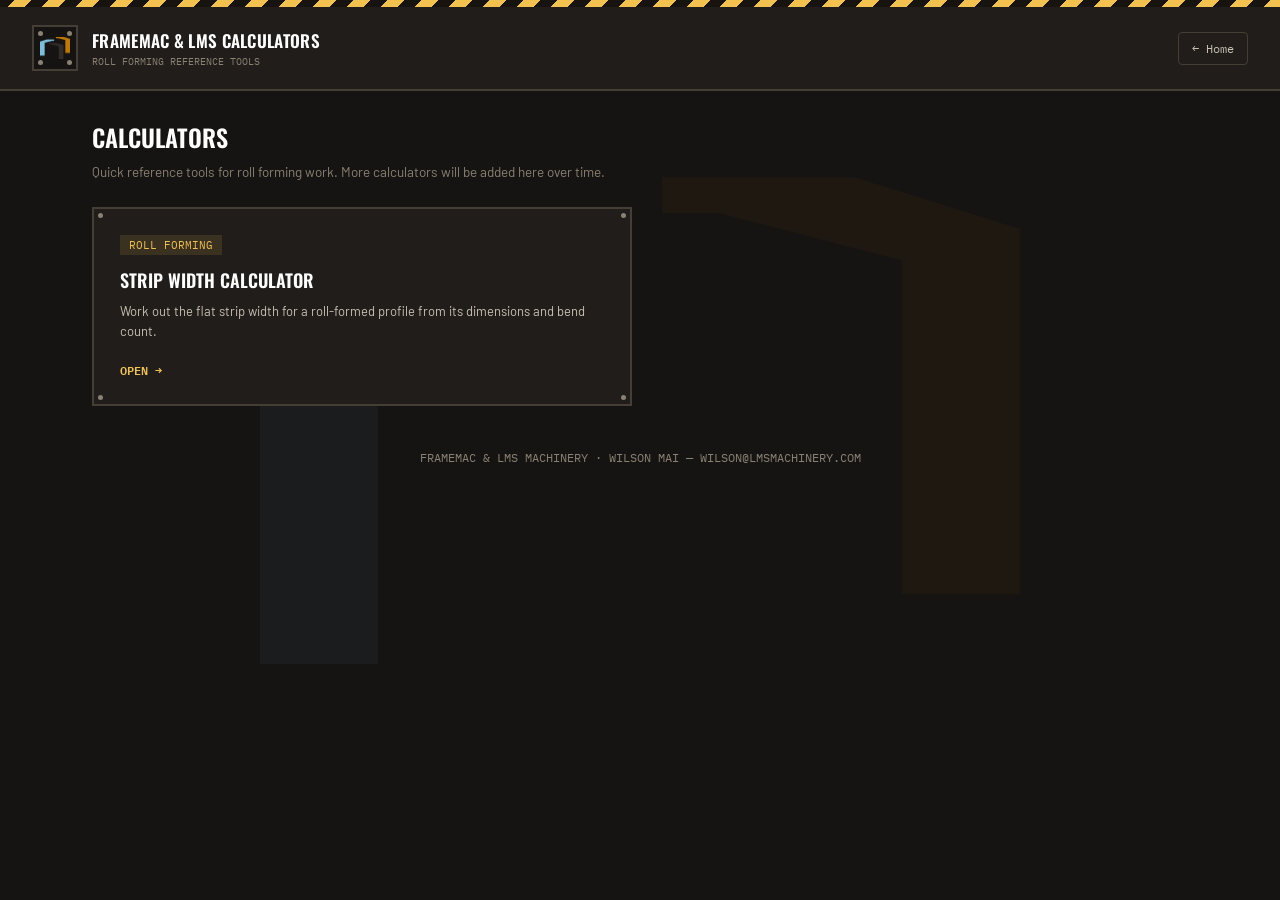
==== commit 2852ddc1: "Add files via upload" ====
--- a/calculators/index.html
+++ b/calculators/index.html
@@ -6,16 +6,49 @@
 <title>FRAMEMAC & LMS Calculators</title>
 <link rel="preconnect" href="https://fonts.googleapis.com">
 <link rel="preconnect" href="https://fonts.gstatic.com" crossorigin>
-<link href="https://fonts.googleapis.com/css2?family=Bricolage+Grotesque:opsz,wght@12..96,400..800&family=Instrument+Sans:wght@400;500;600&family=IBM+Plex+Mono:wght@400;500&display=swap" rel="stylesheet">
-<link rel="stylesheet" href="/assets/site.css">
+<link href="https://fonts.googleapis.com/css2?family=Oswald:wght@500;600;700&family=Barlow:wght@400;500;600&family=IBM+Plex+Mono:wght@400;500&display=swap" rel="stylesheet">
+<style>
+  :root{
+    --steel-950:#161412; --steel-900:#201d1a; --steel-800:#2c2822; --steel-700:#443e34; --steel-500:#8a8172;
+    --paper-dim:#c9c1b1; --safety:#f2c14e; --ink:#17140f;
+    --f-display:'Oswald', sans-serif; --f-body:'Barlow', sans-serif; --f-mono:'IBM Plex Mono', monospace;
+  }
+  *{box-sizing:border-box;}
+  body{margin:0; background:var(--steel-950); color:var(--paper-dim); font-family:var(--f-body); min-height:100vh; position:relative;}
+  body::before{content:''; position:fixed; inset:0; z-index:0; pointer-events:none;
+    background-image:url('/assets/logo-watermark.png'); background-repeat:no-repeat; background-position:center 55%; background-size:760px auto; opacity:.05;}
+  a{color:inherit;}
+  .hazard-bar{height:7px; width:100%; background:repeating-linear-gradient(-45deg, var(--safety), var(--safety) 12px, var(--ink) 12px, var(--ink) 24px);}
+  .topbar{display:flex; align-items:center; justify-content:space-between; padding:18px 32px; background:var(--steel-900); border-bottom:2px solid var(--steel-700); position:relative; z-index:1;}
+  .brand{display:flex; align-items:center; gap:14px;}
+  .brand-mark{width:46px; height:46px; border:2px solid var(--steel-700); display:flex; align-items:center; justify-content:center; position:relative; background:var(--steel-950); padding:6px;}
+  .brand-mark img{width:100%; height:auto; display:block;}
+  .rivet{position:absolute; width:5px; height:5px; border-radius:50%; background:var(--steel-500);}
+  .rivet.tl{top:4px; left:4px;} .rivet.tr{top:4px; right:4px;} .rivet.bl{bottom:4px; left:4px;} .rivet.br{bottom:4px; right:4px;}
+  .brand-text{font-family:var(--f-display); font-weight:600; font-size:17px; color:#fff; text-transform:uppercase; letter-spacing:.3px;}
+  .brand-sub{font-family:var(--f-mono); font-size:10px; color:var(--steel-500); margin-top:2px;}
+  .ghost-link-btn{background:none; border:1px solid var(--steel-700); color:var(--paper-dim); border-radius:4px; padding:8px 13px; font-size:12px; text-decoration:none; font-family:var(--f-mono);}
+  .ghost-link-btn:hover{border-color:var(--safety); color:#fff;}
+  .main{max-width:1160px; margin:0 auto; padding:28px 32px 90px; position:relative; z-index:1;}
+  .page-title{font-family:var(--f-display); font-weight:600; font-size:24px; color:#fff; margin:0 0 6px; text-transform:uppercase;}
+  .page-desc{font-size:13.5px; color:var(--steel-500); margin:0 0 24px; line-height:1.6;}
+  .grid{display:grid; grid-template-columns:repeat(2, 1fr); gap:16px;}
+  .tool-card{background:var(--steel-900); border:2px solid var(--steel-700); padding:24px 26px; text-decoration:none; display:block; position:relative; transition:border-color .15s, background .15s;}
+  .tool-card:hover{border-color:var(--safety); background:var(--steel-800);}
+  .tool-tag{font-family:var(--f-mono); font-size:10.5px; color:var(--safety); background:rgba(242,193,78,0.12); padding:3px 9px; display:inline-block; margin-bottom:12px;}
+  .tool-title{font-family:var(--f-display); font-weight:600; font-size:18px; color:#fff; margin:0 0 8px; text-transform:uppercase;}
+  .tool-desc{font-size:13px; color:var(--paper-dim); line-height:1.6; margin:0 0 18px;}
+  .tool-link{font-size:12px; color:var(--safety); font-weight:600; font-family:var(--f-mono);}
+  .footnote{font-size:11.5px; color:var(--steel-500); text-align:center; padding:30px 0 0; line-height:1.7; font-family:var(--f-mono);}
+</style>
 </head>
 <body>
-<div class="page-content">
 
+  <div class="hazard-bar"></div>
   <div class="topbar">
     <div class="brand">
-      <img class="brand-mark" src="/assets/logo-icon.png" alt="FrameMac">
-      <div><div class="brand-text">FrameMac &amp; LMS Calculators</div><div class="brand-sub">Roll forming reference tools</div></div>
+      <div class="brand-mark"><span class="rivet tl"></span><span class="rivet tr"></span><span class="rivet bl"></span><span class="rivet br"></span><img src="/assets/logo-icon.png" alt="FrameMac"></div>
+      <div><div class="brand-text">FrameMac &amp; LMS Calculators</div><div class="brand-sub">ROLL FORMING REFERENCE TOOLS</div></div>
     </div>
     <a class="ghost-link-btn" href="/">&larr; Home</a>
   </div>
@@ -24,18 +57,18 @@
     <h1 class="page-title">Calculators</h1>
     <p class="page-desc">Quick reference tools for roll forming work. More calculators will be added here over time.</p>
 
-    <div class="grid" style="grid-template-columns: repeat(2, 1fr);">
-      <a class="card" href="/calculators/strip-width-calculator/" style="text-decoration:none; padding:22px 24px;">
-        <div class="tag" style="margin-bottom:12px; display:inline-block;">Roll Forming</div>
-        <h3 class="card-name" style="font-size:17px; margin-bottom:8px;">Strip Width Calculator</h3>
-        <p style="font-size:13px; color:var(--ink-500); line-height:1.6; margin:0 0 16px;">Work out the flat strip width for a roll-formed profile from its dimensions and bend count.</p>
-        <div style="font-size:12px; color:var(--amber-600); font-weight:600;">Open &rarr;</div>
+    <div class="grid">
+      <a class="tool-card" href="/calculators/strip-width-calculator/">
+        <span class="rivet tl"></span><span class="rivet tr"></span><span class="rivet bl"></span><span class="rivet br"></span>
+        <div class="tool-tag">ROLL FORMING</div>
+        <h3 class="tool-title">Strip Width Calculator</h3>
+        <p class="tool-desc">Work out the flat strip width for a roll-formed profile from its dimensions and bend count.</p>
+        <div class="tool-link">OPEN &rarr;</div>
       </a>
     </div>
 
     <p class="footnote">FRAMEMAC &amp; LMS MACHINERY &middot; WILSON MAI &mdash; WILSON@LMSMACHINERY.COM</p>
   </div>
 
-</div>
 </body>
 </html>
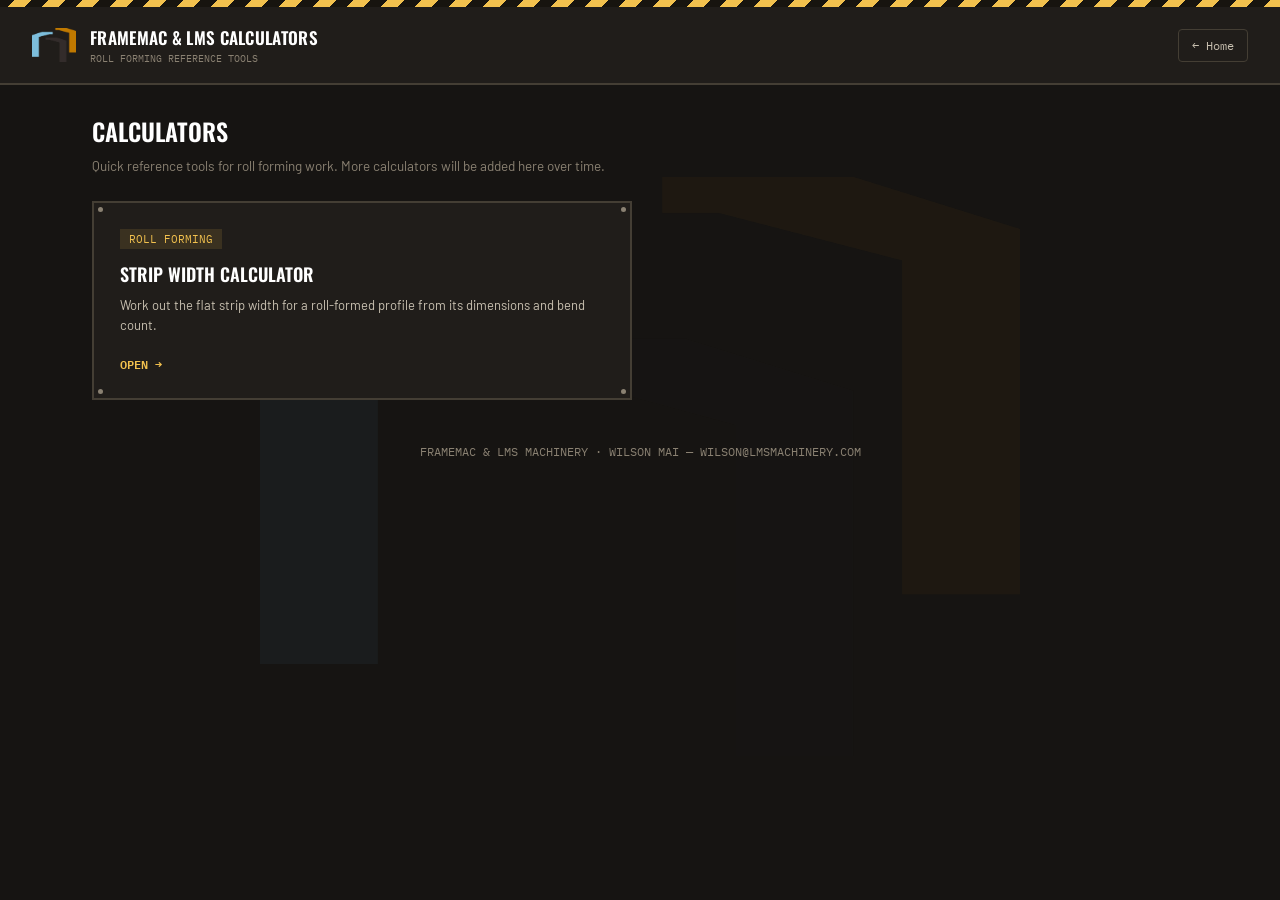
==== commit 6f3a071d: "Add files via upload" ====
--- a/calculators/index.html
+++ b/calculators/index.html
@@ -21,8 +21,8 @@
   .hazard-bar{height:7px; width:100%; background:repeating-linear-gradient(-45deg, var(--safety), var(--safety) 12px, var(--ink) 12px, var(--ink) 24px);}
   .topbar{display:flex; align-items:center; justify-content:space-between; padding:18px 32px; background:var(--steel-900); border-bottom:2px solid var(--steel-700); position:relative; z-index:1;}
   .brand{display:flex; align-items:center; gap:14px;}
-  .brand-mark{width:46px; height:46px; border:2px solid var(--steel-700); display:flex; align-items:center; justify-content:center; position:relative; background:var(--steel-950); padding:6px;}
-  .brand-mark img{width:100%; height:auto; display:block;}
+  .brand-mark{display:flex; align-items:center; justify-content:center;}
+  .brand-mark img{width:44px; height:auto; display:block;}
   .rivet{position:absolute; width:5px; height:5px; border-radius:50%; background:var(--steel-500);}
   .rivet.tl{top:4px; left:4px;} .rivet.tr{top:4px; right:4px;} .rivet.bl{bottom:4px; left:4px;} .rivet.br{bottom:4px; right:4px;}
   .brand-text{font-family:var(--f-display); font-weight:600; font-size:17px; color:#fff; text-transform:uppercase; letter-spacing:.3px;}
@@ -47,7 +47,7 @@
   <div class="hazard-bar"></div>
   <div class="topbar">
     <div class="brand">
-      <div class="brand-mark"><span class="rivet tl"></span><span class="rivet tr"></span><span class="rivet bl"></span><span class="rivet br"></span><img src="/assets/logo-icon.png" alt="FrameMac"></div>
+      <div class="brand-mark"><img src="/assets/logo-icon.png" alt="FrameMac"></div>
       <div><div class="brand-text">FrameMac &amp; LMS Calculators</div><div class="brand-sub">ROLL FORMING REFERENCE TOOLS</div></div>
     </div>
     <a class="ghost-link-btn" href="/">&larr; Home</a>
